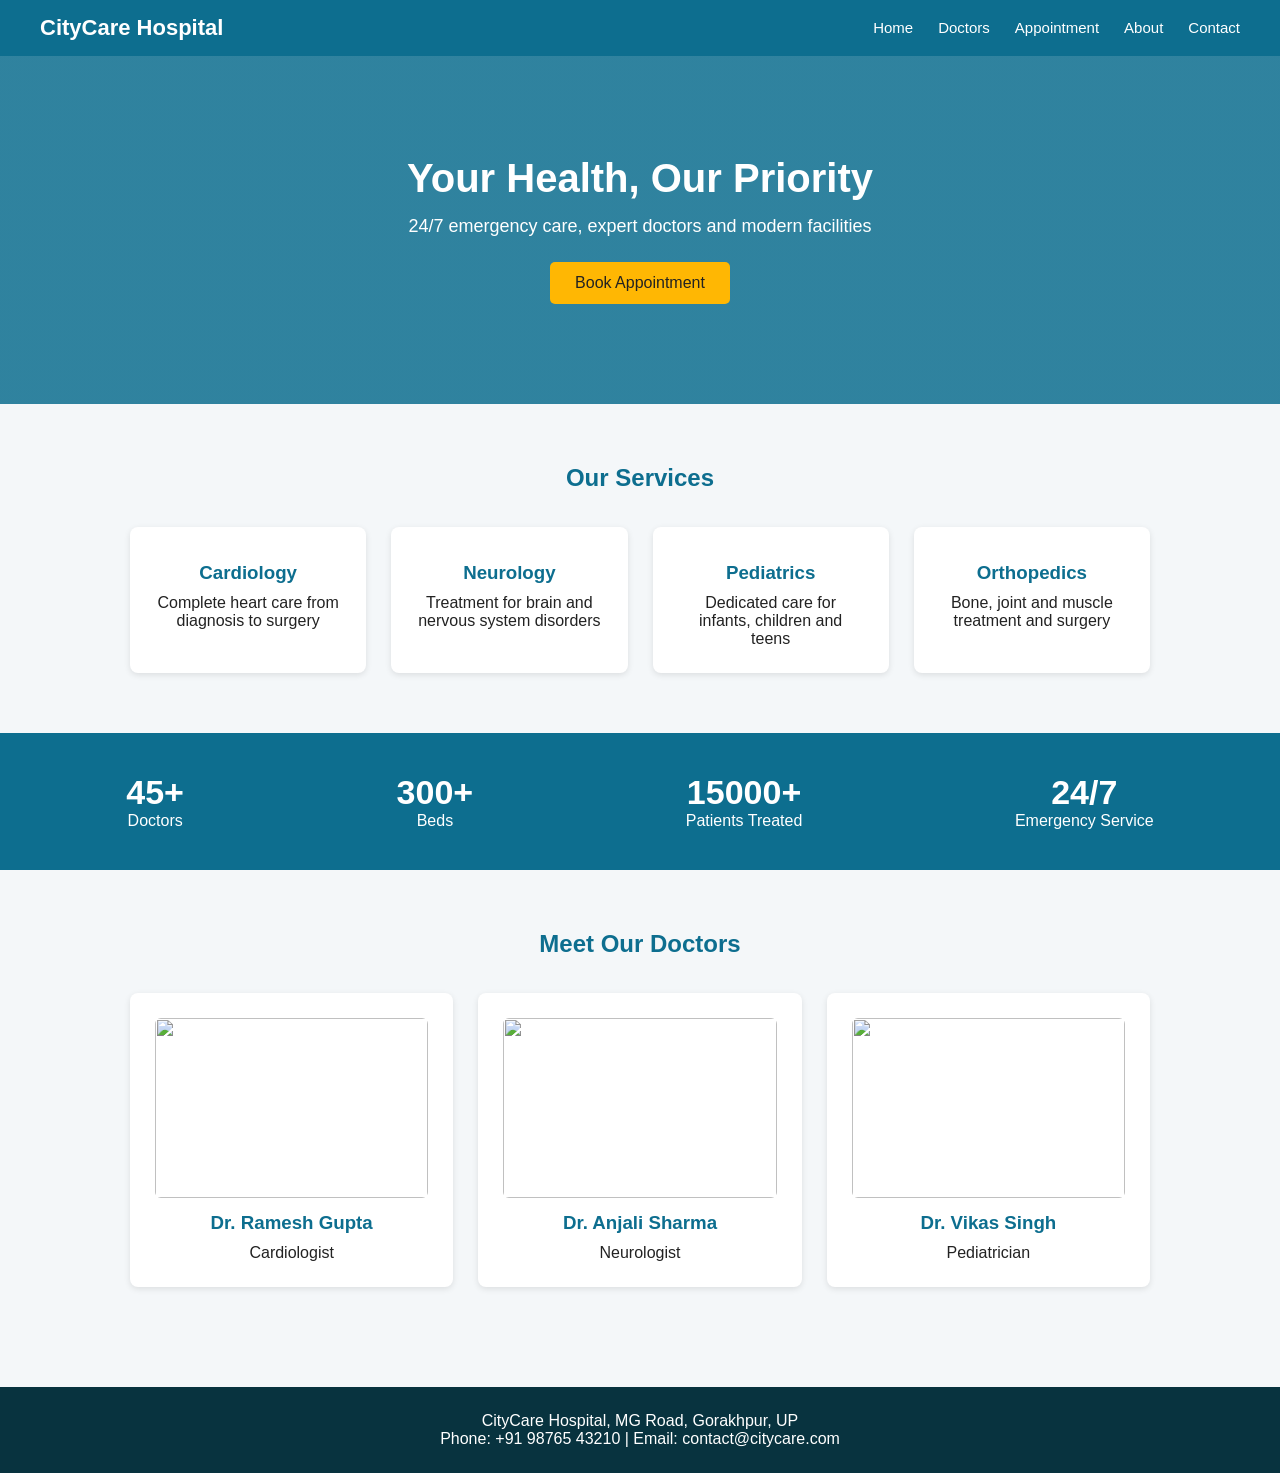
==== 23b0771/index.html @ fb3a0d29 "Add files via upload" ====
<!DOCTYPE html>
<html lang="en">
<head>
<meta charset="UTF-8">
<title>CityCare Hospital</title>
<link rel="stylesheet" href="style.css">
</head>
<body>

<nav>
  <div class="logo">CityCare Hospital</div>
  <ul>
    <li><a href="index.html">Home</a></li>
    <li><a href="doctors.html">Doctors</a></li>
    <li><a href="appointment.html">Appointment</a></li>
    <li><a href="about.html">About</a></li>
    <li><a href="contact.html">Contact</a></li>
  </ul>
</nav>

<section class="hero">
  <h1>Your Health, Our Priority</h1>
  <p>24/7 emergency care, expert doctors and modern facilities</p>
  <a class="btn" href="appointment.html">Book Appointment</a>
</section>

<section class="section">
  <h2>Our Services</h2>
  <div class="cards">
    <div class="card">
      <h3>Cardiology</h3>
      <p>Complete heart care from diagnosis to surgery</p>
    </div>
    <div class="card">
      <h3>Neurology</h3>
      <p>Treatment for brain and nervous system disorders</p>
    </div>
    <div class="card">
      <h3>Pediatrics</h3>
      <p>Dedicated care for infants, children and teens</p>
    </div>
    <div class="card">
      <h3>Orthopedics</h3>
      <p>Bone, joint and muscle treatment and surgery</p>
    </div>
  </div>
</section>

<div class="stats">
  <div>
    <h2>45+</h2>
    <p>Doctors</p>
  </div>
  <div>
    <h2>300+</h2>
    <p>Beds</p>
  </div>
  <div>
    <h2>15000+</h2>
    <p>Patients Treated</p>
  </div>
  <div>
    <h2>24/7</h2>
    <p>Emergency Service</p>
  </div>
</div>

<section class="section">
  <h2>Meet Our Doctors</h2>
  <div class="cards" id="homeDoctors"></div>
</section>

<footer>
  <p>CityCare Hospital, MG Road, Gorakhpur, UP</p>
  <p>Phone: +91 98765 43210 | Email: contact@citycare.com</p>
</footer>

<script src="script.js"></script>
<script>
  fetch('doctors.json')
    .then(res => res.json())
    .then(data => {
      const box = document.getElementById('homeDoctors');
      data.slice(0,3).forEach(doc => {
        box.innerHTML += `
          <div class="card doctor-card">
            <img src="${doc.img}">
            <h3>${doc.name}</h3>
            <p>${doc.specialty}</p>
          </div>`;
      });
    });
</script>

</body>
</html>
---- 23b0771/style.css ----
* {
  margin: 0;
  padding: 0;
  box-sizing: border-box;
  font-family: 'Segoe UI', Arial, sans-serif;
}

body {
  background: #f4f7f9;
  color: #222;
}

nav {
  background: #0d6e8f;
  display: flex;
  justify-content: space-between;
  align-items: center;
  padding: 15px 40px;
}

nav .logo {
  color: white;
  font-size: 22px;
  font-weight: bold;
}

nav ul {
  list-style: none;
  display: flex;
  gap: 25px;
}

nav ul li a {
  color: white;
  text-decoration: none;
  font-size: 15px;
}

nav ul li a:hover {
  text-decoration: underline;
}

.hero {
  background: linear-gradient(rgba(13,110,143,0.85), rgba(13,110,143,0.85)), url('https://images.unsplash.com/photo-1519494026892-80bbd2d6fd0d?auto=format&fit=crop&w=1400&q=60');
  background-size: cover;
  background-position: center;
  color: white;
  text-align: center;
  padding: 100px 20px;
}

.hero h1 {
  font-size: 40px;
  margin-bottom: 15px;
}

.hero p {
  font-size: 18px;
  margin-bottom: 25px;
}

.btn {
  background: #ffb703;
  color: #222;
  padding: 12px 25px;
  border: none;
  border-radius: 5px;
  font-size: 16px;
  cursor: pointer;
  text-decoration: none;
  display: inline-block;
}

.btn:hover {
  background: #e0a002;
}

.section {
  padding: 60px 40px;
  max-width: 1100px;
  margin: 0 auto;
}

.section h2 {
  text-align: center;
  margin-bottom: 35px;
  color: #0d6e8f;
}

.cards {
  display: grid;
  grid-template-columns: repeat(auto-fit, minmax(220px, 1fr));
  gap: 25px;
}

.card {
  background: white;
  padding: 25px;
  border-radius: 8px;
  box-shadow: 0 2px 6px rgba(0,0,0,0.1);
  text-align: center;
}

.card h3 {
  margin: 10px 0;
  color: #0d6e8f;
}

.stats {
  background: #0d6e8f;
  color: white;
  display: flex;
  justify-content: space-around;
  flex-wrap: wrap;
  padding: 40px 20px;
  text-align: center;
}

.stats div h2 {
  font-size: 34px;
}

footer {
  background: #08333f;
  color: white;
  text-align: center;
  padding: 25px;
  margin-top: 40px;
}

.doctor-card img {
  width: 100%;
  height: 180px;
  object-fit: cover;
  border-radius: 6px;
}

form {
  background: white;
  padding: 30px;
  border-radius: 8px;
  box-shadow: 0 2px 6px rgba(0,0,0,0.1);
  max-width: 500px;
  margin: 0 auto;
}

form label {
  display: block;
  margin-top: 15px;
  margin-bottom: 5px;
  font-weight: bold;
}

form input, form select, form textarea {
  width: 100%;
  padding: 10px;
  border: 1px solid #ccc;
  border-radius: 5px;
}

form button {
  margin-top: 20px;
  width: 100%;
}

#formMsg {
  text-align: center;
  margin-top: 15px;
  font-weight: bold;
}

.contact-info {
  text-align: center;
  margin-bottom: 30px;
}

.about-text {
  max-width: 800px;
  margin: 0 auto;
  line-height: 1.7;
}
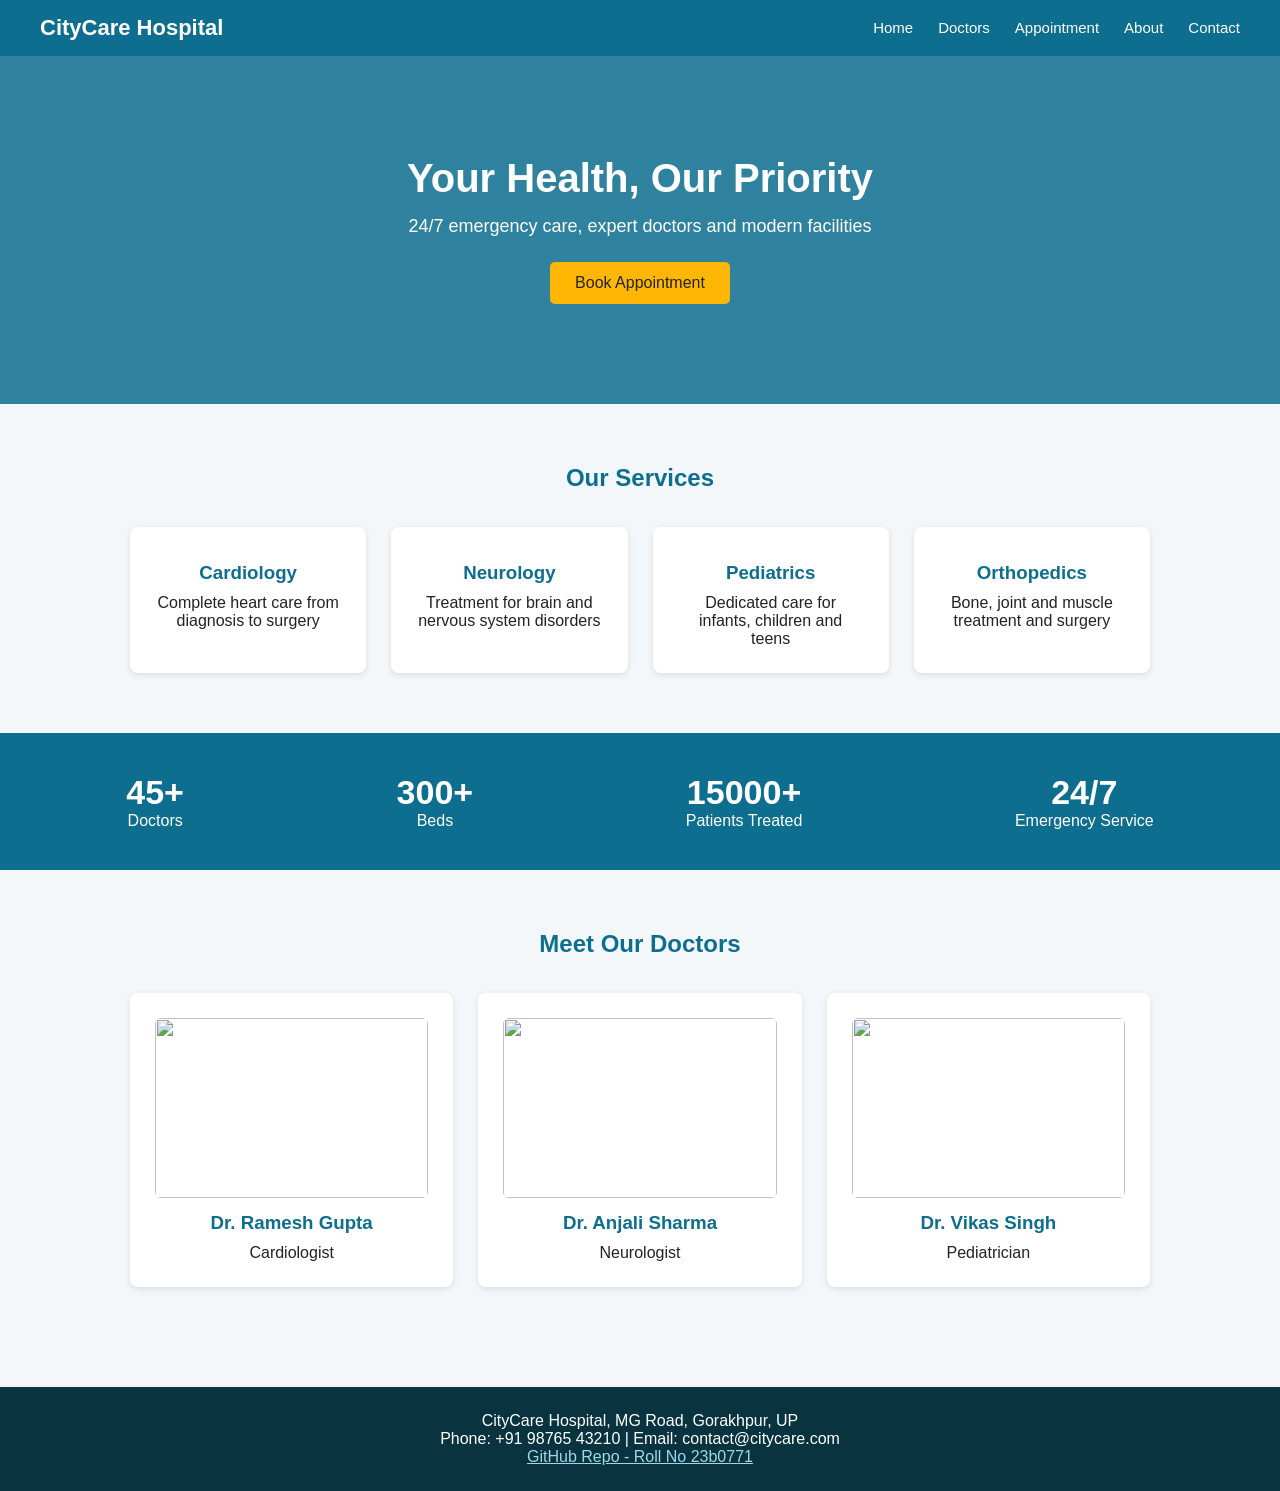
==== commit e09398e1: "Add files via upload" ====
--- a/23b0771/index.html
+++ b/23b0771/index.html
@@ -73,6 +73,7 @@
 <footer>
   <p>CityCare Hospital, MG Road, Gorakhpur, UP</p>
   <p>Phone: +91 98765 43210 | Email: contact@citycare.com</p>
+  <p><a href="https://github.com/Prakhar270705/LS-2026-Full-Stack-Web-Dev-FINAL-Assignment" style="color:#9fd8e8;">GitHub Repo - Roll No 23b0771</a></p>
 </footer>
 
 <script src="script.js"></script>
